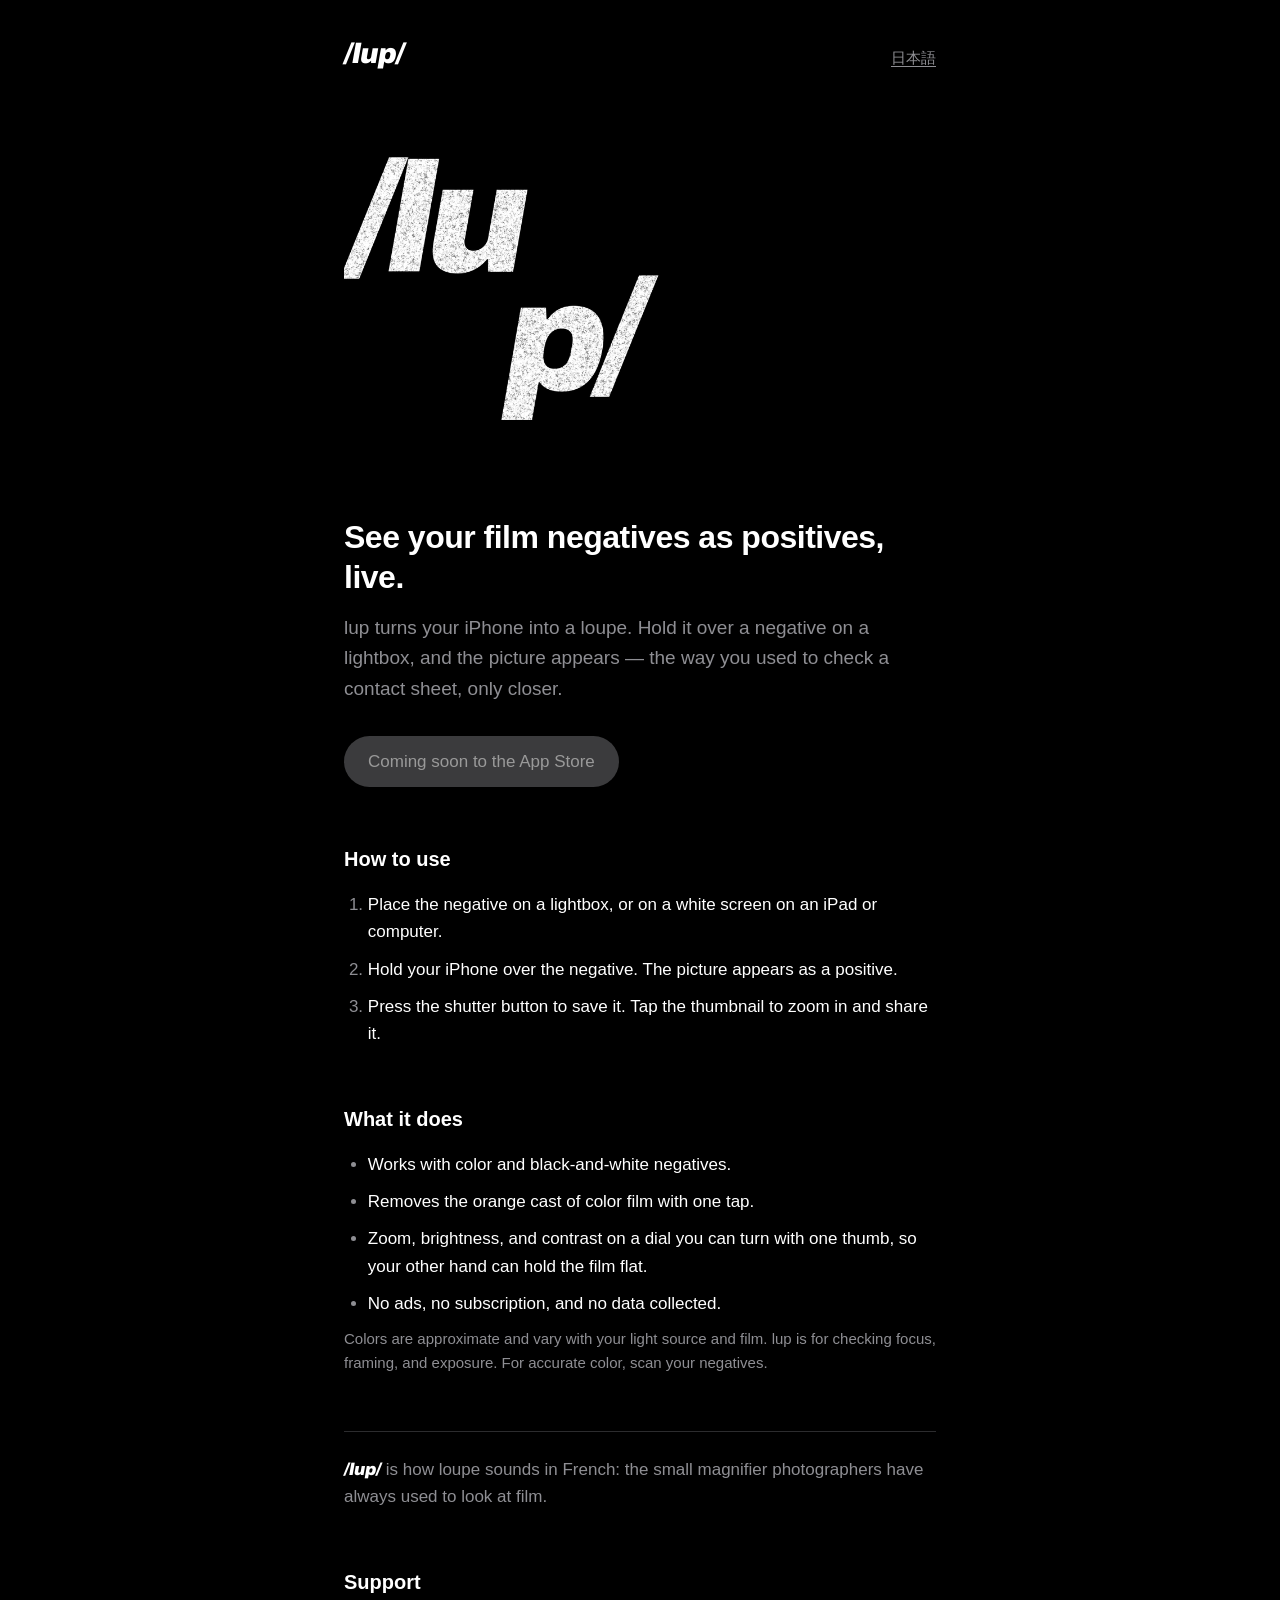
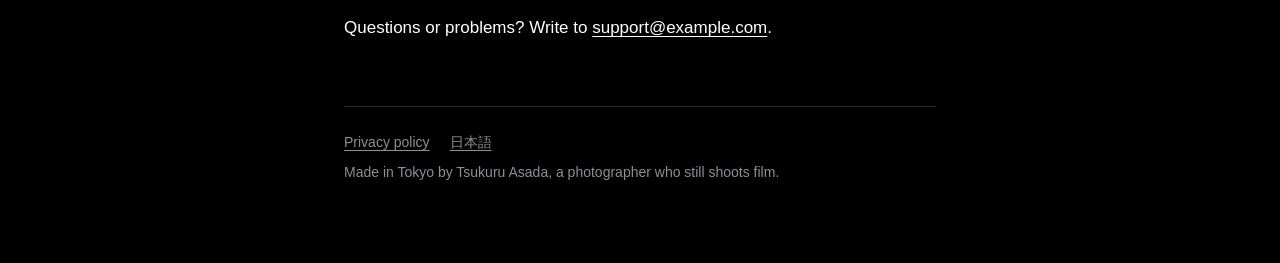
==== index.html @ eeaef7bb "Add files via upload" ====
<!doctype html>
<html lang="en">
<head>
<meta charset="utf-8">
<meta name="viewport" content="width=device-width, initial-scale=1">
<title>lup — a loupe for film negatives</title>
<meta name="description" content="lup turns your iPhone into a loupe for film negatives. Hold it over a negative on a lightbox and see the picture as a positive, live.">
<link rel="icon" href="icon.png">
<link rel="stylesheet" href="https://fonts.googleapis.com/css2?family=Archivo:ital,wght@1,900&display=swap">
<link rel="stylesheet" href="style.css">
</head>
<body>
<div class="page">
  <header class="top">
    <a class="wordmark" href="./">/lup/</a>
    <a class="lang" href="ja.html" lang="ja">日本語</a>
  </header>

  <main>
    <img class="hero-art" src="icon.png" alt="The lup app icon: the word /lup/ in white italic letters on black">

    <h1>See your film negatives as positives, live.</h1>
    <p class="lead">lup turns your iPhone into a loupe. Hold it over a negative on a lightbox, and the picture appears — the way you used to check a contact sheet, only closer.</p>
    <a class="store" href="#" aria-disabled="true">Coming soon to the App Store</a>

    <h2>How to use</h2>
    <ol>
      <li>Place the negative on a lightbox, or on a white screen on an iPad or computer.</li>
      <li>Hold your iPhone over the negative. The picture appears as a positive.</li>
      <li>Press the shutter button to save it. Tap the thumbnail to zoom in and share it.</li>
    </ol>

    <h2>What it does</h2>
    <ul>
      <li>Works with color and black-and-white negatives.</li>
      <li>Removes the orange cast of color film with one tap.</li>
      <li>Zoom, brightness, and contrast on a dial you can turn with one thumb, so your other hand can hold the film flat.</li>
      <li>No ads, no subscription, and no data collected.</li>
    </ul>
    <p class="note">Colors are approximate and vary with your light source and film. lup is for checking focus, framing, and exposure. For accurate color, scan your negatives.</p>

    <p class="origin"><strong>/lup/</strong> is how loupe sounds in French: the small magnifier photographers have always used to look at film.</p>

    <h2>Support</h2>
    <p>Questions or problems? Write to <a href="mailto:support@example.com">support@example.com</a>.</p>
  </main>

  <footer>
    <nav>
      <a href="privacy.html">Privacy policy</a>
      <a href="ja.html" lang="ja">日本語</a>
    </nav>
    <p>Made in Tokyo by Tsukuru Asada, a photographer who still shoots film.</p>
  </footer>
</div>
</body>
</html>
---- style.css ----
:root {
  --black: #000000;
  --white: #ffffff;
  --gray: #8e8e93;
  --line: #2c2c2e;
  --chip: #636366;
}
* { box-sizing: border-box; }
html { -webkit-text-size-adjust: 100%; }
body {
  margin: 0;
  background: var(--black);
  color: var(--white);
  font-family: Arial, "Helvetica Neue", "Hiragino Sans", "Hiragino Kaku Gothic ProN", sans-serif;
  font-size: 17px;
  line-height: 1.6;
}
a { color: var(--white); text-underline-offset: 3px; }
a:focus-visible { outline: 2px solid var(--white); outline-offset: 3px; }
.page { max-width: 640px; margin: 0 auto; padding: 32px 24px 64px; }
.top { display: flex; justify-content: space-between; align-items: baseline; margin-bottom: 40px; }
.wordmark {
  font-family: "Archivo", Arial, sans-serif;
  font-style: italic; font-weight: 900;
  font-size: 28px; letter-spacing: -1px;
  text-decoration: none;
}
.lang { color: var(--gray); font-size: 15px; }
.hero-art {
  display: block;
  width: min(100%, 360px);
  aspect-ratio: 1;
  border-radius: 22.5%;
  margin: 0 0 40px;
}
h1 { font-size: 32px; line-height: 1.25; font-weight: 700; margin: 0 0 16px; letter-spacing: -0.5px; }
h2 { font-size: 20px; font-weight: 700; margin: 56px 0 16px; }
p { margin: 0 0 16px; }
.lead { color: var(--gray); font-size: 19px; }
.store {
  display: inline-block; margin: 16px 0 0;
  background: var(--chip); color: var(--white);
  padding: 12px 24px; border-radius: 999px;
  text-decoration: none; font-size: 17px;
}
.store[aria-disabled="true"] { opacity: 0.6; }
ol, ul { margin: 0; padding-left: 1.4em; }
li { margin: 0 0 10px; }
li::marker { color: var(--gray); }
.note { color: var(--gray); font-size: 15px; }
.origin { border-top: 1px solid var(--line); margin-top: 56px; padding-top: 24px; color: var(--gray); }
.origin strong { color: var(--white); font-family: "Archivo", Arial, sans-serif; font-style: italic; font-weight: 900; }
footer { margin-top: 64px; padding-top: 24px; border-top: 1px solid var(--line); color: var(--gray); font-size: 14px; }
footer nav { display: flex; gap: 20px; flex-wrap: wrap; margin-bottom: 8px; }
footer a { color: var(--gray); }
.policy h2 { font-size: 18px; margin-top: 40px; }
.policy .divider { border: 0; border-top: 1px solid var(--line); margin: 64px 0 0; }
@media (max-width: 480px) {
  body { font-size: 16px; }
  h1 { font-size: 27px; }
  .lead { font-size: 17px; }
}
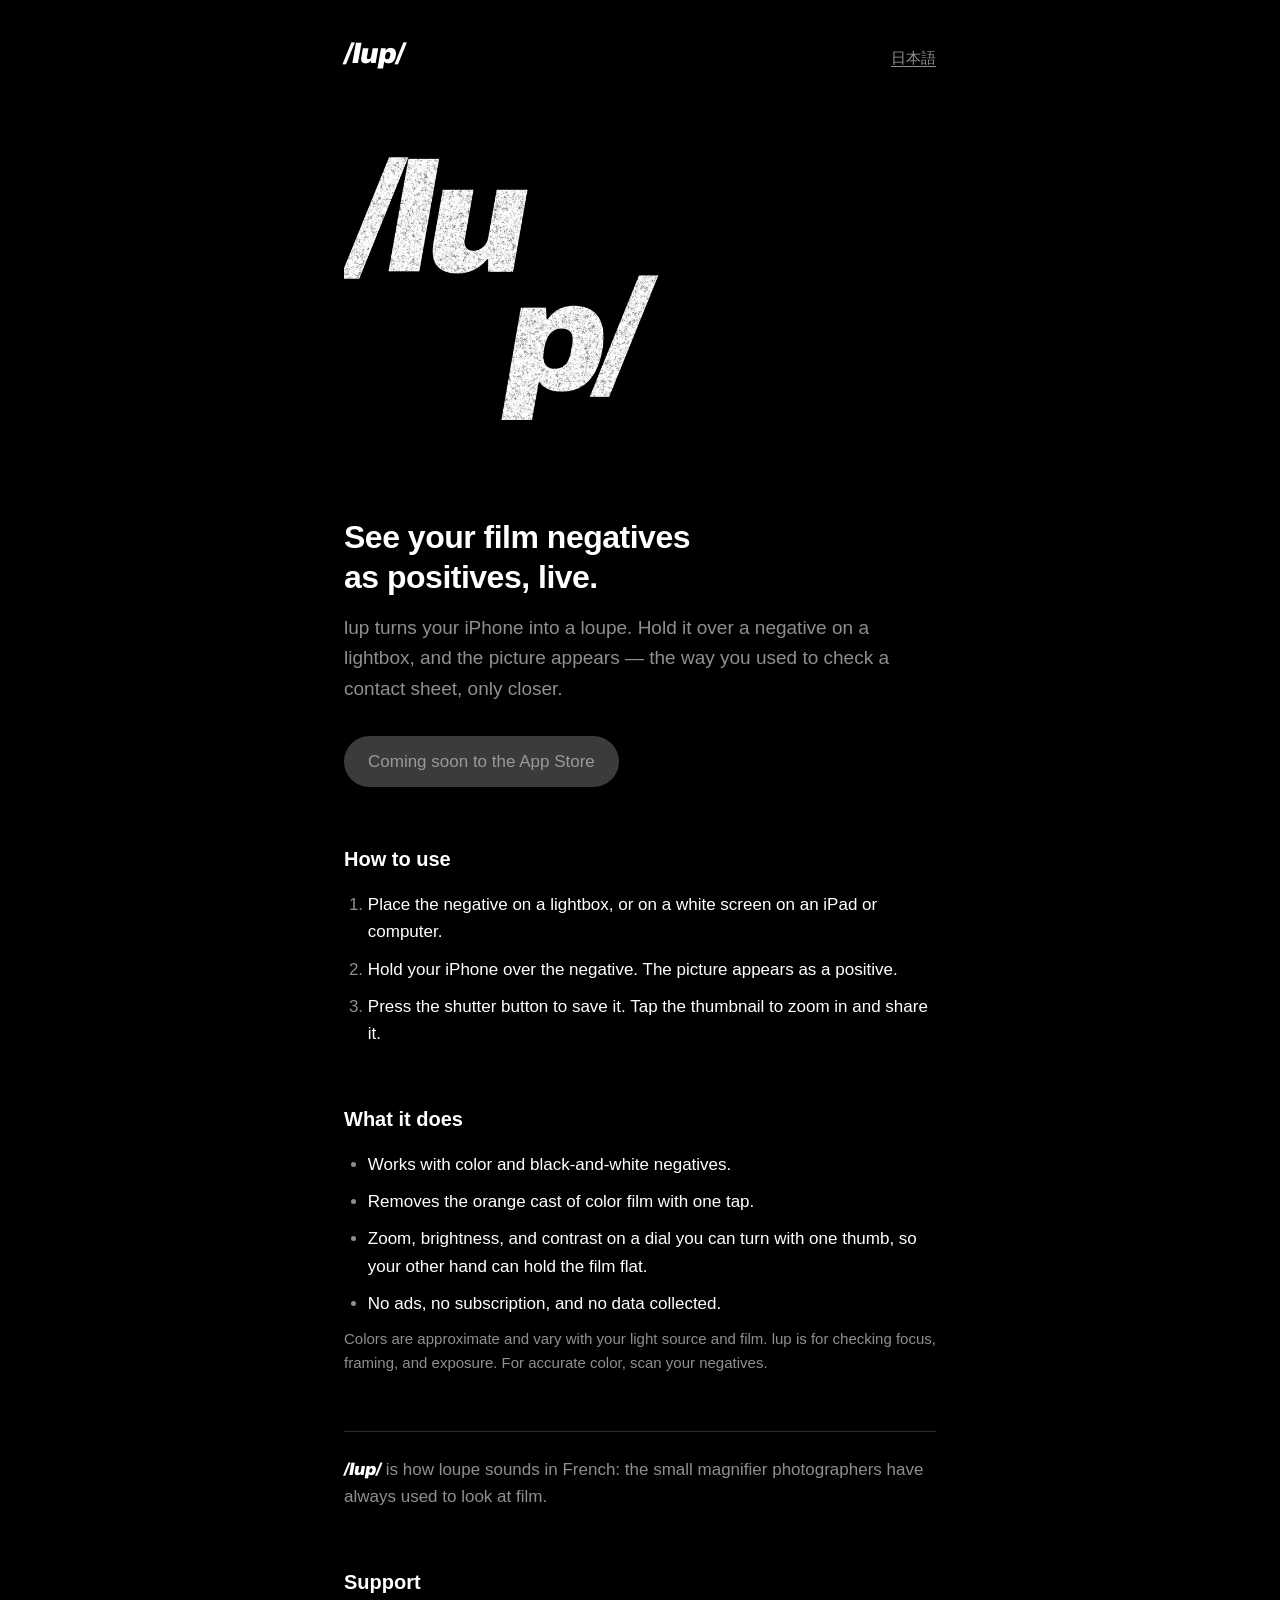
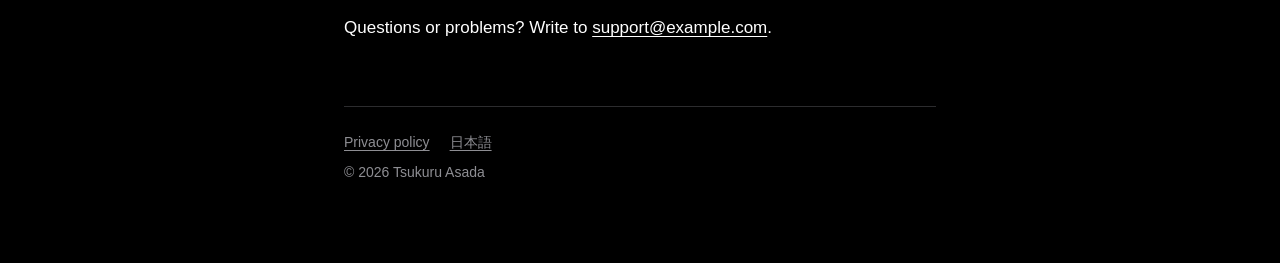
==== commit fbe20a28: "Add files via upload" ====
--- a/index.html
+++ b/index.html
@@ -50,7 +50,7 @@
       <a href="privacy.html">Privacy policy</a>
       <a href="ja.html" lang="ja">日本語</a>
     </nav>
-    <p>Made in Tokyo by Tsukuru Asada, a photographer who still shoots film.</p>
+    <p>© 2026 Tsukuru Asada</p>
   </footer>
 </div>
 </body>
--- a/style.css
+++ b/style.css
@@ -33,7 +33,8 @@
   border-radius: 22.5%;
   margin: 0 0 40px;
 }
-h1 { font-size: 32px; line-height: 1.25; font-weight: 700; margin: 0 0 16px; letter-spacing: -0.5px; }
+h1 { font-size: 32px; line-height: 1.25; font-weight: 700; margin: 0 0 16px; letter-spacing: -0.5px; text-wrap: balance; }
+h1 .nowrap { white-space: nowrap; }
 h2 { font-size: 20px; font-weight: 700; margin: 56px 0 16px; }
 p { margin: 0 0 16px; }
 .lead { color: var(--gray); font-size: 19px; }
